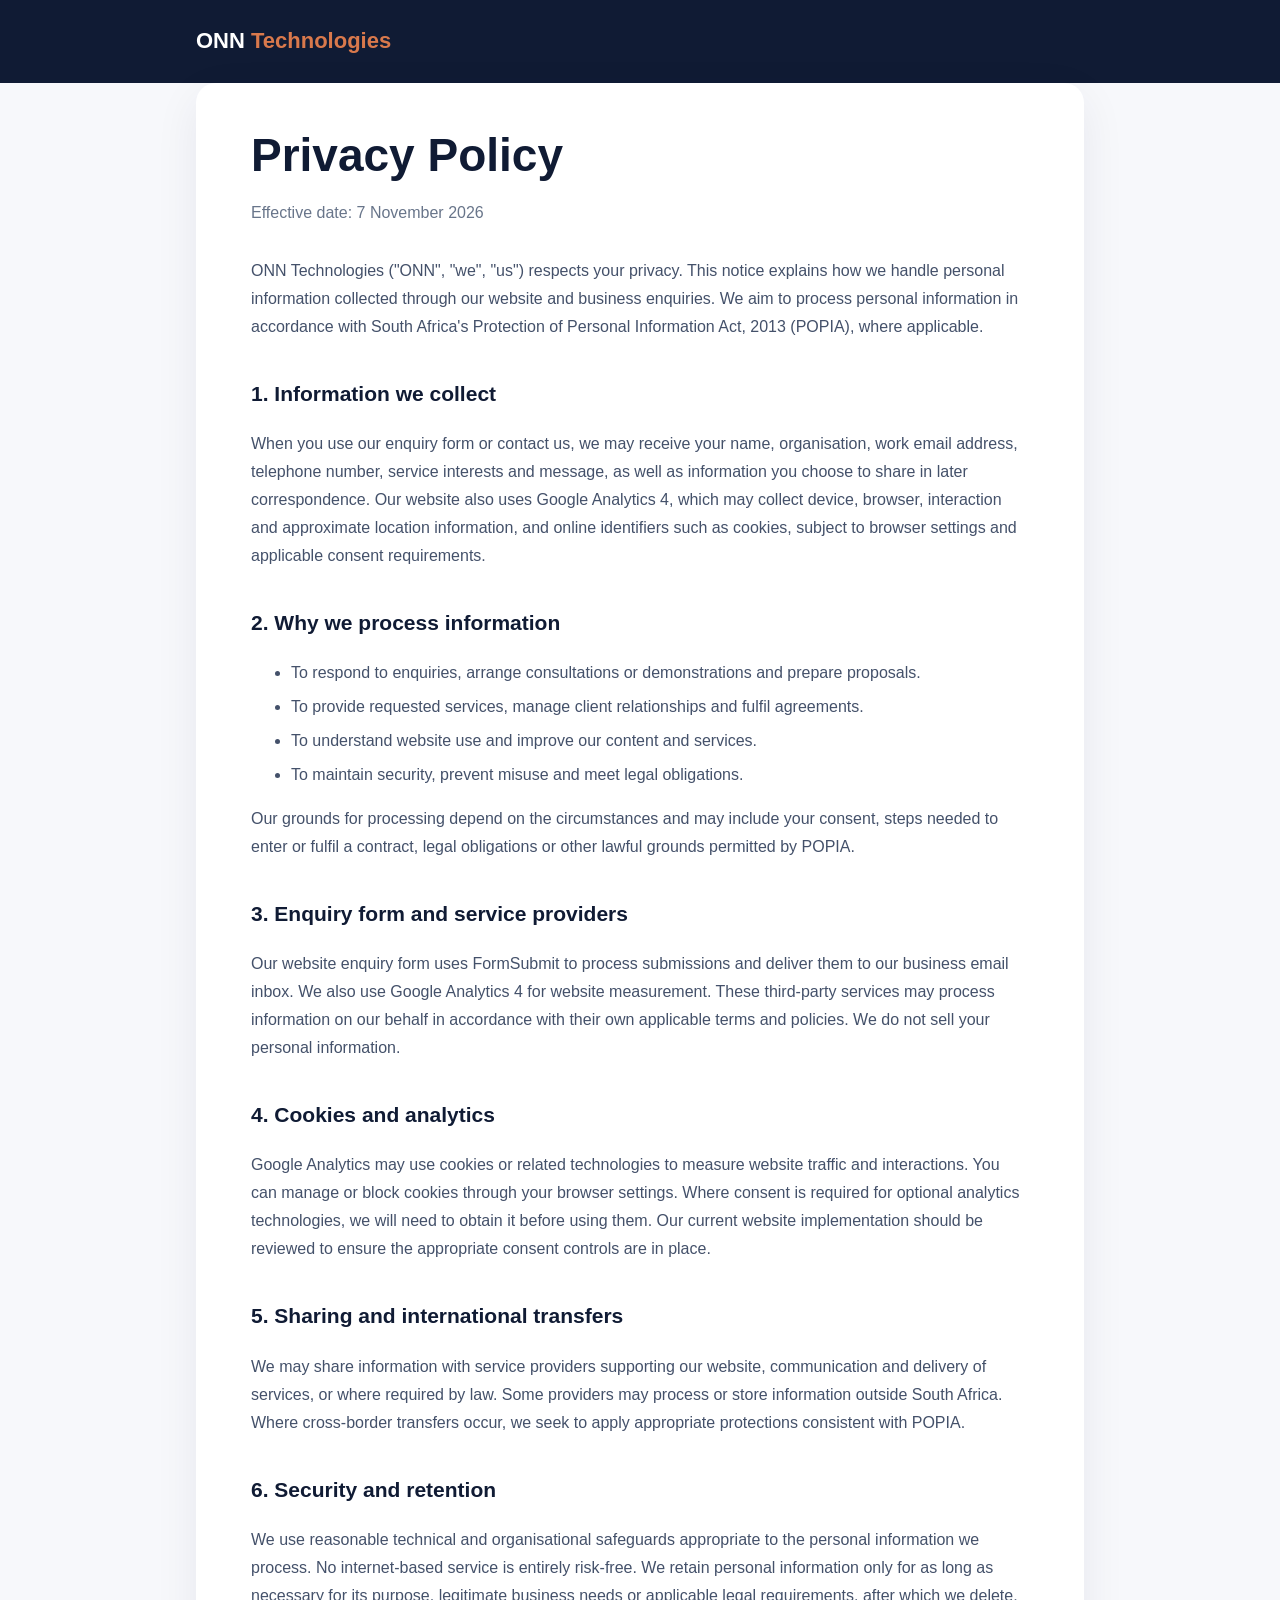
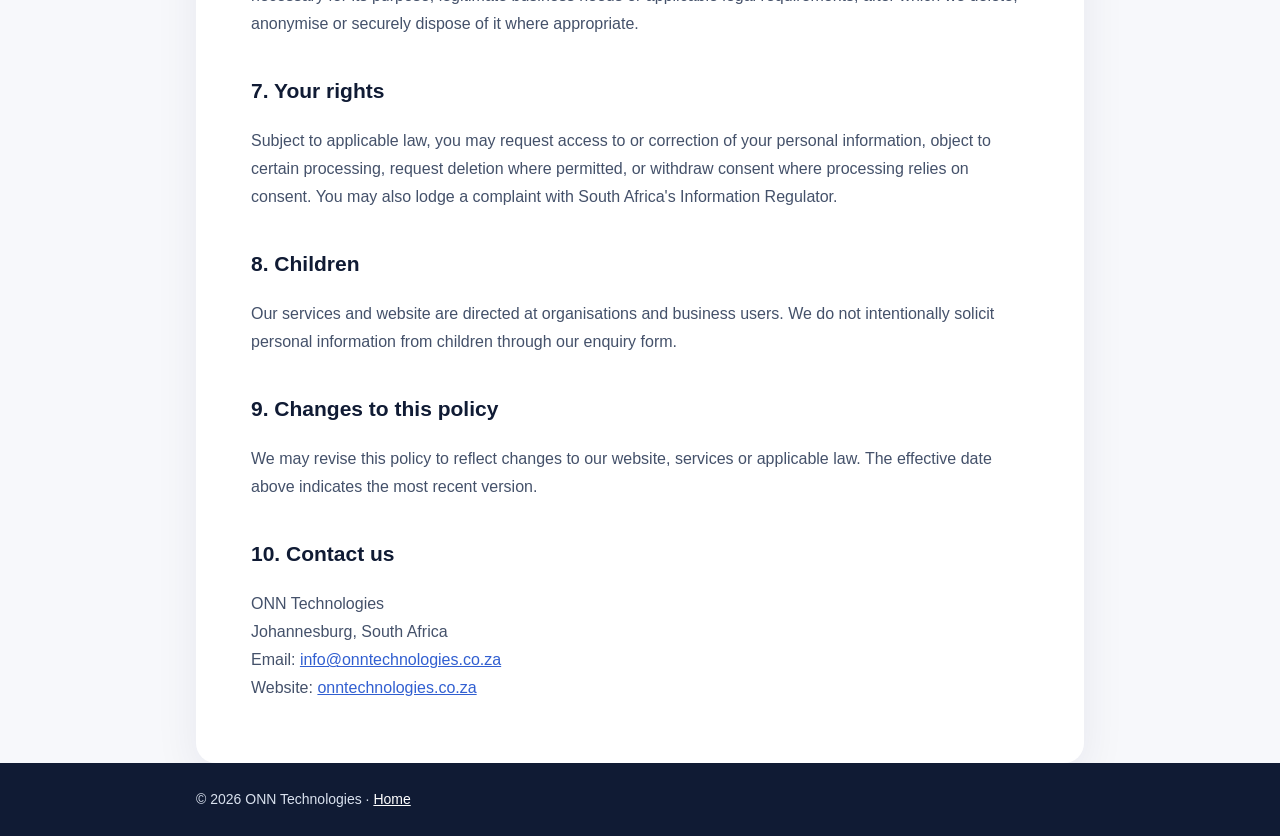
==== privacy-policy.html @ 9684a53a "Add expanded ONN privacy policy for review" ====
<!doctype html>
<html lang="en">
<head>
<meta charset="utf-8"><meta name="viewport" content="width=device-width,initial-scale=1">
<title>Privacy Policy | ONN Technologies</title>
<meta name="description" content="How ONN Technologies collects, uses and safeguards personal information from website visitors and business enquiries.">
<link rel="canonical" href="https://onntechnologies.co.za/privacy-policy">
<style>
:root{--navy:#101b34;--blue:#315fd1;--orange:#d9794c;--text:#24304a;--muted:#68758a}
*{box-sizing:border-box}body{margin:0;font:16px/1.75 Inter,"Segoe UI",Arial,sans-serif;background:#f7f8fb;color:var(--text)}
header{background:var(--navy);color:white;padding:22px 0}.wrap{max-width:940px;margin:auto;padding:0 26px}
.brand{font-weight:800;font-size:22px;color:white;text-decoration:none}.brand span{color:var(--orange)}
main{padding:54px 0 80px}.paper{background:white;border-radius:20px;padding:45px 55px;box-shadow:0 14px 45px #12204412}
h1{font-size:clamp(32px,5vw,46px);line-height:1.2;color:var(--navy);margin:0 0 8px}h2{font-size:21px;color:var(--navy);margin-top:35px}
p,li{color:#44516a}.date{color:var(--muted);margin-bottom:30px}a{color:var(--blue)}li{margin:6px 0}
footer{background:var(--navy);color:#d9e1ee;padding:24px 0;font-size:14px}footer a{color:#fff}
@media(max-width:600px){main{padding:22px 0 50px}.paper{padding:28px 22px}}
</style>
</head>
<body>
<header><div class="wrap"><a class="brand" href="/">ONN <span>Technologies</span></a></div></header>
<main class="wrap"><article class="paper">
<h1>Privacy Policy</h1>
<p class="date">Effective date: 7 November 2026</p>
<p>ONN Technologies ("ONN", "we", "us") respects your privacy. This notice explains how we handle personal information collected through our website and business enquiries. We aim to process personal information in accordance with South Africa's Protection of Personal Information Act, 2013 (POPIA), where applicable.</p>
<h2>1. Information we collect</h2>
<p>When you use our enquiry form or contact us, we may receive your name, organisation, work email address, telephone number, service interests and message, as well as information you choose to share in later correspondence. Our website also uses Google Analytics 4, which may collect device, browser, interaction and approximate location information, and online identifiers such as cookies, subject to browser settings and applicable consent requirements.</p>
<h2>2. Why we process information</h2>
<ul>
<li>To respond to enquiries, arrange consultations or demonstrations and prepare proposals.</li>
<li>To provide requested services, manage client relationships and fulfil agreements.</li>
<li>To understand website use and improve our content and services.</li>
<li>To maintain security, prevent misuse and meet legal obligations.</li>
</ul>
<p>Our grounds for processing depend on the circumstances and may include your consent, steps needed to enter or fulfil a contract, legal obligations or other lawful grounds permitted by POPIA.</p>
<h2>3. Enquiry form and service providers</h2>
<p>Our website enquiry form uses FormSubmit to process submissions and deliver them to our business email inbox. We also use Google Analytics 4 for website measurement. These third-party services may process information on our behalf in accordance with their own applicable terms and policies. We do not sell your personal information.</p>
<h2>4. Cookies and analytics</h2>
<p>Google Analytics may use cookies or related technologies to measure website traffic and interactions. You can manage or block cookies through your browser settings. Where consent is required for optional analytics technologies, we will need to obtain it before using them. Our current website implementation should be reviewed to ensure the appropriate consent controls are in place.</p>
<h2>5. Sharing and international transfers</h2>
<p>We may share information with service providers supporting our website, communication and delivery of services, or where required by law. Some providers may process or store information outside South Africa. Where cross-border transfers occur, we seek to apply appropriate protections consistent with POPIA.</p>
<h2>6. Security and retention</h2>
<p>We use reasonable technical and organisational safeguards appropriate to the personal information we process. No internet-based service is entirely risk-free. We retain personal information only for as long as necessary for its purpose, legitimate business needs or applicable legal requirements, after which we delete, anonymise or securely dispose of it where appropriate.</p>
<h2>7. Your rights</h2>
<p>Subject to applicable law, you may request access to or correction of your personal information, object to certain processing, request deletion where permitted, or withdraw consent where processing relies on consent. You may also lodge a complaint with South Africa's Information Regulator.</p>
<h2>8. Children</h2>
<p>Our services and website are directed at organisations and business users. We do not intentionally solicit personal information from children through our enquiry form.</p>
<h2>9. Changes to this policy</h2>
<p>We may revise this policy to reflect changes to our website, services or applicable law. The effective date above indicates the most recent version.</p>
<h2>10. Contact us</h2>
<p>ONN Technologies<br>Johannesburg, South Africa<br>Email: <a href="mailto:info@onntechnologies.co.za">info@onntechnologies.co.za</a><br>Website: <a href="https://onntechnologies.co.za/">onntechnologies.co.za</a></p>
</article></main>
<footer><div class="wrap">© 2026 ONN Technologies · <a href="/">Home</a></div></footer>
</body></html>
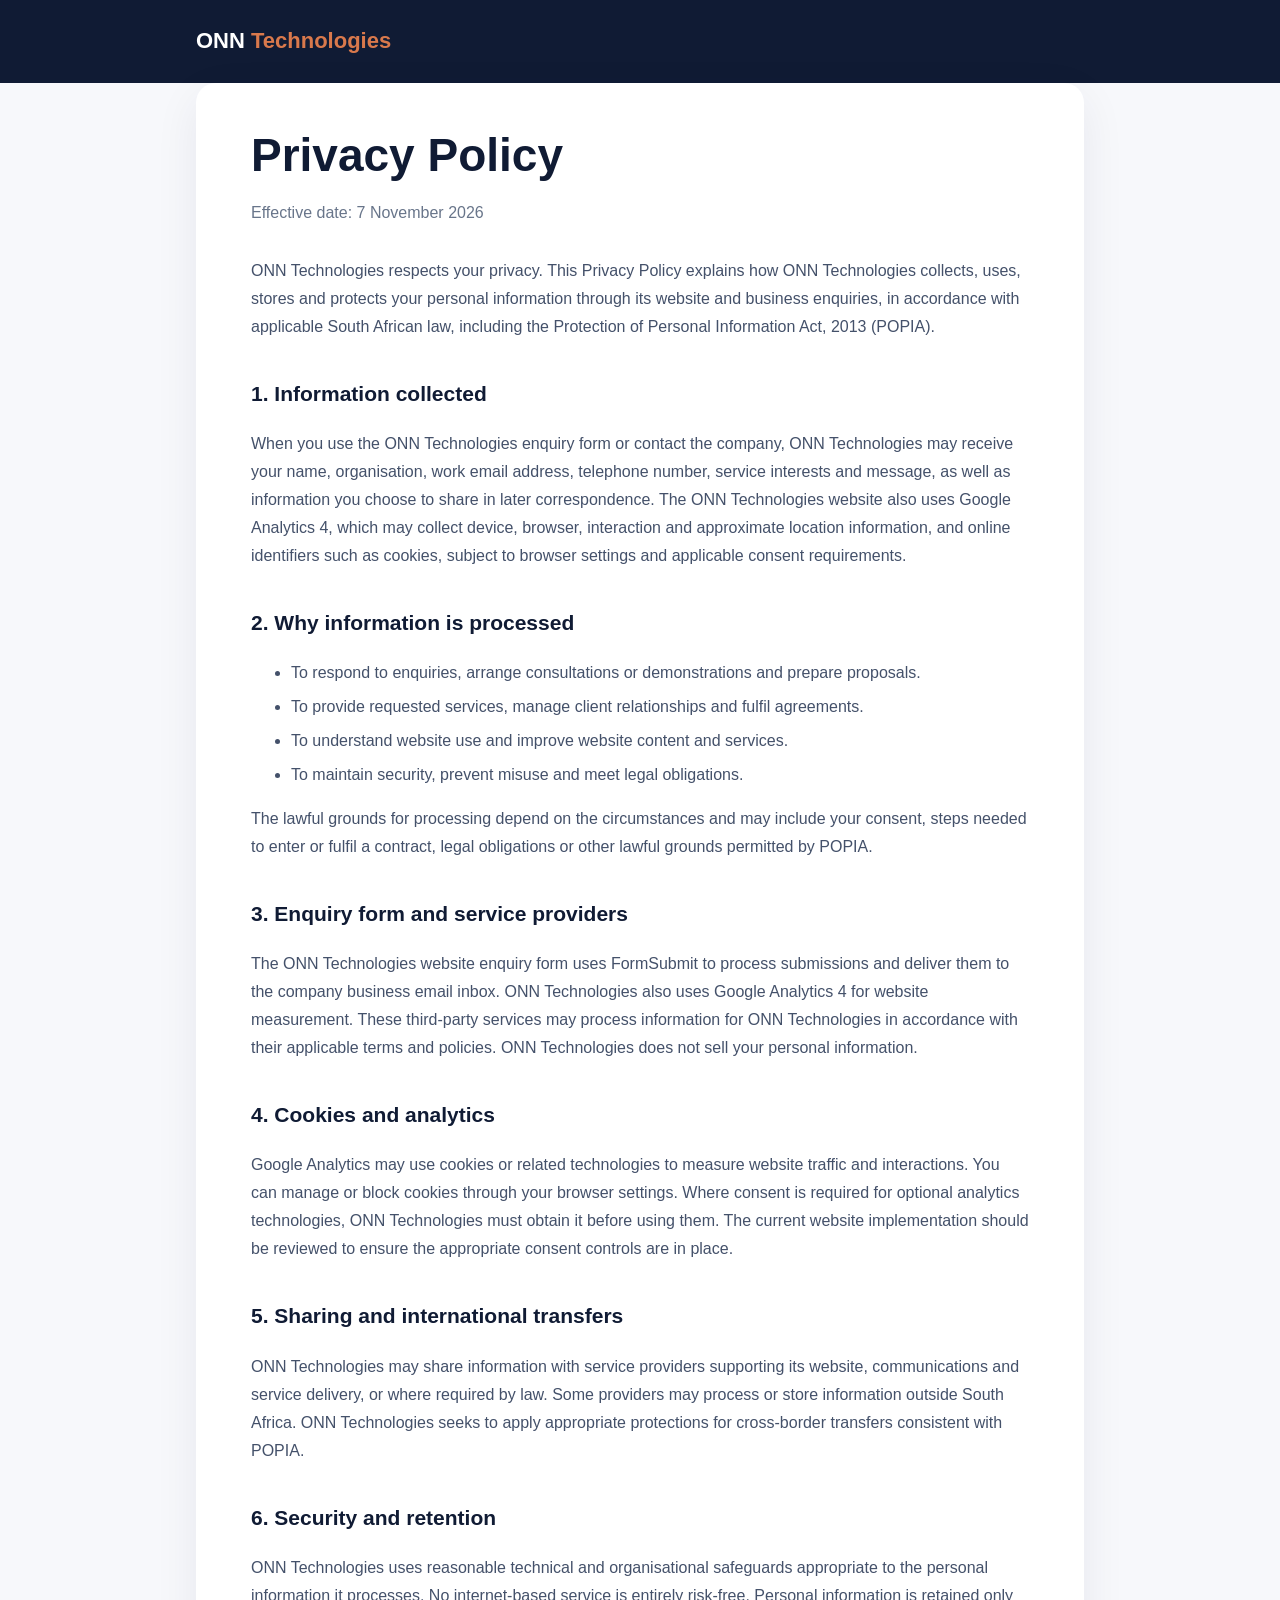
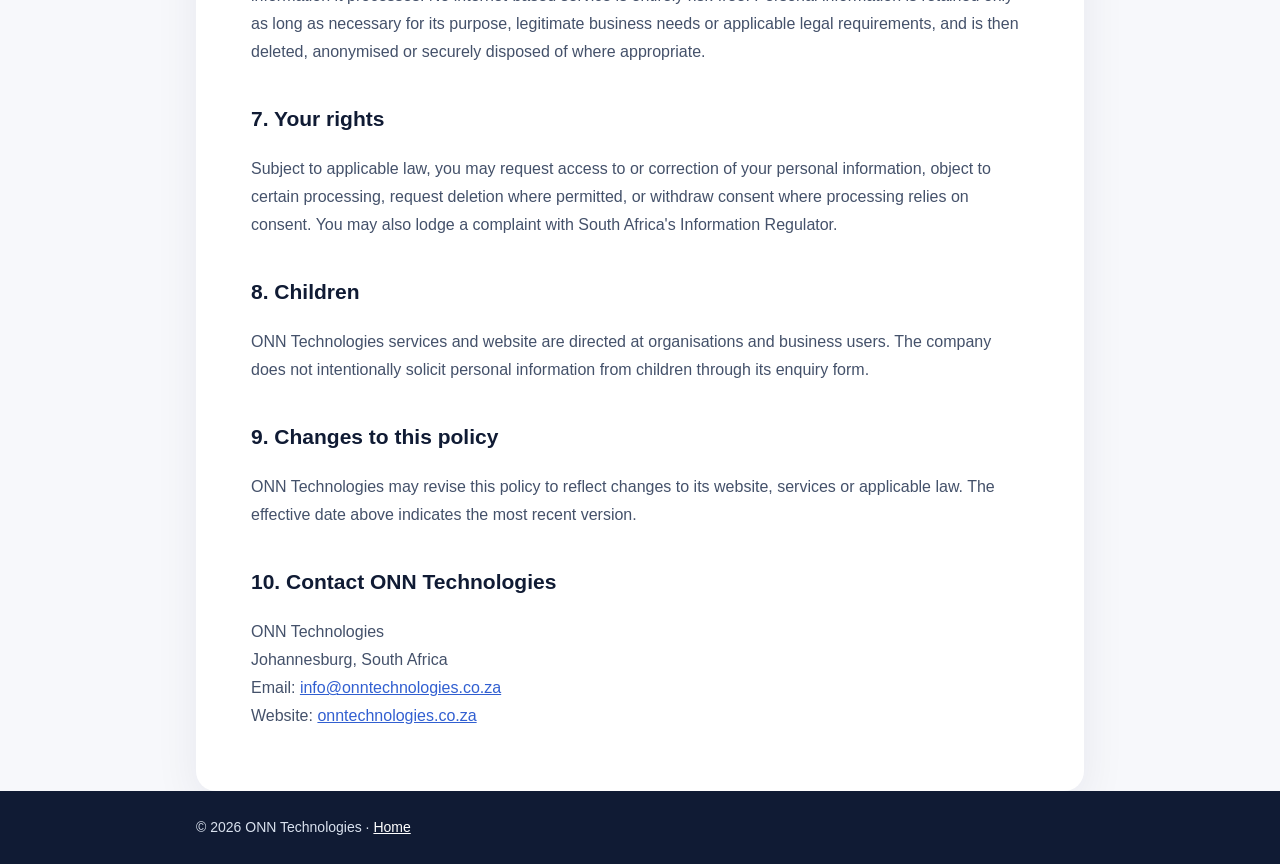
==== commit 5846e7e0: "Simplify privacy policy wording and use ONN Technologies consistently" ====
--- a/privacy-policy.html
+++ b/privacy-policy.html
@@ -22,32 +22,32 @@
 <main class="wrap"><article class="paper">
 <h1>Privacy Policy</h1>
 <p class="date">Effective date: 7 November 2026</p>
-<p>ONN Technologies ("ONN", "we", "us") respects your privacy. This notice explains how we handle personal information collected through our website and business enquiries. We aim to process personal information in accordance with South Africa's Protection of Personal Information Act, 2013 (POPIA), where applicable.</p>
-<h2>1. Information we collect</h2>
-<p>When you use our enquiry form or contact us, we may receive your name, organisation, work email address, telephone number, service interests and message, as well as information you choose to share in later correspondence. Our website also uses Google Analytics 4, which may collect device, browser, interaction and approximate location information, and online identifiers such as cookies, subject to browser settings and applicable consent requirements.</p>
-<h2>2. Why we process information</h2>
+<p>ONN Technologies respects your privacy. This Privacy Policy explains how ONN Technologies collects, uses, stores and protects your personal information through its website and business enquiries, in accordance with applicable South African law, including the Protection of Personal Information Act, 2013 (POPIA).</p>
+<h2>1. Information collected</h2>
+<p>When you use the ONN Technologies enquiry form or contact the company, ONN Technologies may receive your name, organisation, work email address, telephone number, service interests and message, as well as information you choose to share in later correspondence. The ONN Technologies website also uses Google Analytics 4, which may collect device, browser, interaction and approximate location information, and online identifiers such as cookies, subject to browser settings and applicable consent requirements.</p>
+<h2>2. Why information is processed</h2>
 <ul>
 <li>To respond to enquiries, arrange consultations or demonstrations and prepare proposals.</li>
 <li>To provide requested services, manage client relationships and fulfil agreements.</li>
-<li>To understand website use and improve our content and services.</li>
+<li>To understand website use and improve website content and services.</li>
 <li>To maintain security, prevent misuse and meet legal obligations.</li>
 </ul>
-<p>Our grounds for processing depend on the circumstances and may include your consent, steps needed to enter or fulfil a contract, legal obligations or other lawful grounds permitted by POPIA.</p>
+<p>The lawful grounds for processing depend on the circumstances and may include your consent, steps needed to enter or fulfil a contract, legal obligations or other lawful grounds permitted by POPIA.</p>
 <h2>3. Enquiry form and service providers</h2>
-<p>Our website enquiry form uses FormSubmit to process submissions and deliver them to our business email inbox. We also use Google Analytics 4 for website measurement. These third-party services may process information on our behalf in accordance with their own applicable terms and policies. We do not sell your personal information.</p>
+<p>The ONN Technologies website enquiry form uses FormSubmit to process submissions and deliver them to the company business email inbox. ONN Technologies also uses Google Analytics 4 for website measurement. These third-party services may process information for ONN Technologies in accordance with their applicable terms and policies. ONN Technologies does not sell your personal information.</p>
 <h2>4. Cookies and analytics</h2>
-<p>Google Analytics may use cookies or related technologies to measure website traffic and interactions. You can manage or block cookies through your browser settings. Where consent is required for optional analytics technologies, we will need to obtain it before using them. Our current website implementation should be reviewed to ensure the appropriate consent controls are in place.</p>
+<p>Google Analytics may use cookies or related technologies to measure website traffic and interactions. You can manage or block cookies through your browser settings. Where consent is required for optional analytics technologies, ONN Technologies must obtain it before using them. The current website implementation should be reviewed to ensure the appropriate consent controls are in place.</p>
 <h2>5. Sharing and international transfers</h2>
-<p>We may share information with service providers supporting our website, communication and delivery of services, or where required by law. Some providers may process or store information outside South Africa. Where cross-border transfers occur, we seek to apply appropriate protections consistent with POPIA.</p>
+<p>ONN Technologies may share information with service providers supporting its website, communications and service delivery, or where required by law. Some providers may process or store information outside South Africa. ONN Technologies seeks to apply appropriate protections for cross-border transfers consistent with POPIA.</p>
 <h2>6. Security and retention</h2>
-<p>We use reasonable technical and organisational safeguards appropriate to the personal information we process. No internet-based service is entirely risk-free. We retain personal information only for as long as necessary for its purpose, legitimate business needs or applicable legal requirements, after which we delete, anonymise or securely dispose of it where appropriate.</p>
+<p>ONN Technologies uses reasonable technical and organisational safeguards appropriate to the personal information it processes. No internet-based service is entirely risk-free. Personal information is retained only as long as necessary for its purpose, legitimate business needs or applicable legal requirements, and is then deleted, anonymised or securely disposed of where appropriate.</p>
 <h2>7. Your rights</h2>
 <p>Subject to applicable law, you may request access to or correction of your personal information, object to certain processing, request deletion where permitted, or withdraw consent where processing relies on consent. You may also lodge a complaint with South Africa's Information Regulator.</p>
 <h2>8. Children</h2>
-<p>Our services and website are directed at organisations and business users. We do not intentionally solicit personal information from children through our enquiry form.</p>
+<p>ONN Technologies services and website are directed at organisations and business users. The company does not intentionally solicit personal information from children through its enquiry form.</p>
 <h2>9. Changes to this policy</h2>
-<p>We may revise this policy to reflect changes to our website, services or applicable law. The effective date above indicates the most recent version.</p>
-<h2>10. Contact us</h2>
+<p>ONN Technologies may revise this policy to reflect changes to its website, services or applicable law. The effective date above indicates the most recent version.</p>
+<h2>10. Contact ONN Technologies</h2>
 <p>ONN Technologies<br>Johannesburg, South Africa<br>Email: <a href="mailto:info@onntechnologies.co.za">info@onntechnologies.co.za</a><br>Website: <a href="https://onntechnologies.co.za/">onntechnologies.co.za</a></p>
 </article></main>
 <footer><div class="wrap">© 2026 ONN Technologies · <a href="/">Home</a></div></footer>
